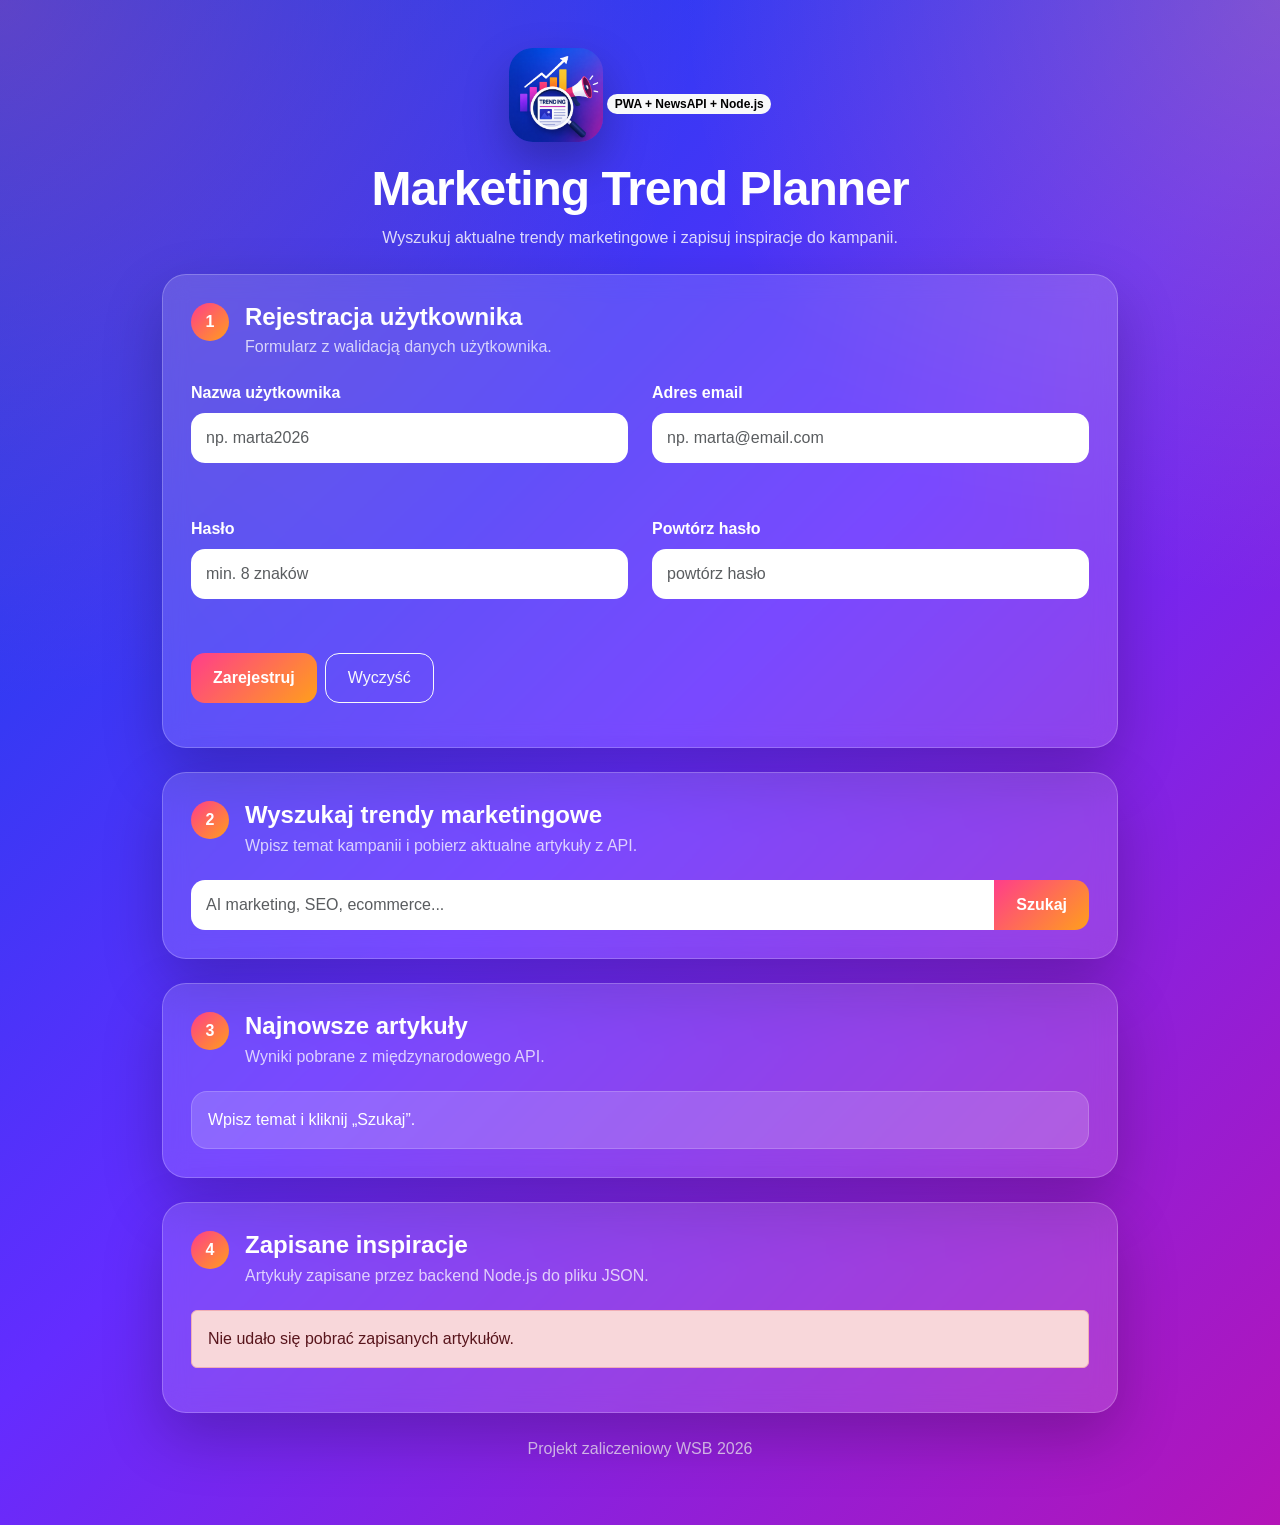
==== index.html @ 6fd170e2 "update z przeniesieniem plikow" ====
<!DOCTYPE html>
<html lang="pl">

<head>
    <meta charset="UTF-8">
    <meta name="viewport" content="width=device-width, initial-scale=1.0">
    <title>Marketing Trend Planner</title>

    <link href="https://cdn.jsdelivr.net/npm/bootstrap@5.3.7/dist/css/bootstrap.min.css" rel="stylesheet">
    <link rel="manifest" href="manifest.json">
    <link rel="stylesheet" href="style.css">

    <meta name="theme-color" content="#5b2cff">
</head>

<body>

    <div class="app-bg">

        <div class="container app-container py-5">

            <header class="app-header text-center mb-4">
                <img src="icon.png" alt="Marketing Trend Planner icon" class="app-icon">

                <p class="badge rounded-pill text-bg-light mb-3">
                    PWA + NewsAPI + Node.js
                </p>

                <h1>Marketing Trend Planner</h1>

                <p class="app-subtitle">
                    Wyszukuj aktualne trendy marketingowe i zapisuj inspiracje do kampanii.
                </p>
            </header>

            <main>

                <section class="glass-card mb-4">
                    <div class="section-title">
                        <span class="section-number">1</span>
                        <div>
                            <h2>Rejestracja użytkownika</h2>
                            <p>Formularz z walidacją danych użytkownika.</p>
                        </div>
                    </div>

                    <form id="registerForm">

                        <div class="row">

                            <div class="col-md-6 mb-3">
                                <label for="name" class="form-label">Nazwa użytkownika</label>
                                <input type="text" id="name" class="form-control" placeholder="np. marta2026">
                                <p class="err_mess text-danger small mt-1"></p>
                            </div>

                            <div class="col-md-6 mb-3">
                                <label for="email" class="form-label">Adres email</label>
                                <input type="email" id="email" class="form-control" placeholder="np. marta@email.com">
                                <p class="err_mess text-danger small mt-1"></p>
                            </div>

                            <div class="col-md-6 mb-3">
                                <label for="password1" class="form-label">Hasło</label>
                                <input type="password" id="password1" class="form-control" placeholder="min. 8 znaków">
                                <p class="err_mess text-danger small mt-1"></p>
                            </div>

                            <div class="col-md-6 mb-3">
                                <label for="password2" class="form-label">Powtórz hasło</label>
                                <input type="password" id="password2" class="form-control" placeholder="powtórz hasło">
                                <p class="err_mess text-danger small mt-1"></p>
                            </div>

                        </div>

                        <div class="d-flex gap-2 flex-wrap">
                            <button type="submit" id="registerBtn" class="btn btn-main">
                                Zarejestruj
                            </button>

                            <button type="reset" id="resetBtn" class="btn btn-outline-light">
                                Wyczyść
                            </button>
                        </div>

                        <div id="registerInfo" class="mt-3"></div>

                    </form>
                </section>

                <section class="glass-card mb-4">
                    <div class="section-title">
                        <span class="section-number">2</span>
                        <div>
                            <h2>Wyszukaj trendy marketingowe</h2>
                            <p>Wpisz temat kampanii i pobierz aktualne artykuły z API.</p>
                        </div>
                    </div>

                    <div class="input-group custom-search">
                        <input type="text" id="searchInput" class="form-control" placeholder="AI marketing, SEO, ecommerce...">
                        <button id="searchBtn" class="btn btn-main">Szukaj</button>
                    </div>
                </section>

                <section class="glass-card mb-4">
                    <div class="section-title">
                        <span class="section-number">3</span>
                        <div>
                            <h2>Najnowsze artykuły</h2>
                            <p>Wyniki pobrane z międzynarodowego API.</p>
                        </div>
                    </div>

                    <div id="newsBox">
                        <div class="app-alert">
                            Wpisz temat i kliknij „Szukaj”.
                        </div>
                    </div>
                </section>

                <section class="glass-card">
                    <div class="section-title">
                        <span class="section-number">4</span>
                        <div>
                            <h2>Zapisane inspiracje</h2>
                            <p>Artykuły zapisane przez backend Node.js do pliku JSON.</p>
                        </div>
                    </div>

                    <div id="savedBox">
                        <div class="app-alert">
                            Brak zapisanych artykułów.
                        </div>
                    </div>
                </section>

            </main>

            <footer class="text-center mt-4">
                <p>Projekt zaliczeniowy WSB 2026</p>
            </footer>

        </div>

    </div>

    <script src="script.js"></script>
</body>

</html>
---- style.css ----
:root {
    --blue: #0647e8;
    --purple: #642cff;
    --pink: #ff3d8b;
    --orange: #ff9f1c;
    --yellow: #ffd23f;
    --dark: #111827;
    --light: #ffffff;
}

* {
    box-sizing: border-box;
}

body {
    font-family: Arial, sans-serif;
    color: var(--light);
    min-height: 100vh;
}

.app-bg {
    min-height: 100vh;
    background:
        radial-gradient(circle at top left, rgba(255, 61, 139, 0.35), transparent 35%),
        radial-gradient(circle at top right, rgba(255, 210, 63, 0.22), transparent 30%),
        linear-gradient(135deg, var(--blue), var(--purple), #b414b8);
}

.app-container {
    max-width: 980px;
}

.app-header h1 {
    font-size: 48px;
    font-weight: 800;
    letter-spacing: -1px;
}

.app-subtitle {
    max-width: 620px;
    margin: 0 auto;
    color: rgba(255, 255, 255, 0.82);
}

.app-icon {
    width: 94px;
    height: 94px;
    border-radius: 24px;
    margin-bottom: 18px;
    box-shadow: 0 20px 45px rgba(0, 0, 0, 0.25);
}

.glass-card {
    background: rgba(255, 255, 255, 0.14);
    border: 1px solid rgba(255, 255, 255, 0.22);
    box-shadow: 0 24px 60px rgba(0, 0, 0, 0.22);
    backdrop-filter: blur(12px);
    border-radius: 24px;
    padding: 28px;
}

.section-title {
    display: flex;
    gap: 16px;
    align-items: flex-start;
    margin-bottom: 22px;
}

.section-title h2 {
    font-size: 24px;
    font-weight: 700;
    margin-bottom: 4px;
}

.section-title p {
    margin: 0;
    color: rgba(255, 255, 255, 0.75);
}

.section-number {
    width: 38px;
    height: 38px;
    min-width: 38px;
    border-radius: 50%;
    background: linear-gradient(135deg, var(--pink), var(--orange));
    color: white;
    display: flex;
    align-items: center;
    justify-content: center;
    font-weight: 700;
}

.form-label {
    font-weight: 600;
    color: white;
}

.form-control {
    border: none;
    border-radius: 14px;
    padding: 13px 15px;
}

.form-control:focus {
    box-shadow: 0 0 0 4px rgba(255, 61, 139, 0.28);
}

.btn-main {
    border: none;
    border-radius: 14px;
    padding: 12px 22px;
    font-weight: 700;
    color: white;
    background: linear-gradient(135deg, var(--pink), var(--orange));
}

.btn-main:hover {
    color: white;
    opacity: 0.92;
}

.btn-outline-light {
    border-radius: 14px;
    padding: 12px 22px;
}

.custom-search .form-control {
    border-radius: 14px 0 0 14px;
}

.custom-search .btn {
    border-radius: 0 14px 14px 0;
}

.app-alert {
    background: rgba(255, 255, 255, 0.16);
    border: 1px solid rgba(255, 255, 255, 0.18);
    color: white;
    border-radius: 16px;
    padding: 16px;
}

.article-card {
    background: rgba(255, 255, 255, 0.92);
    color: var(--dark);
    border-radius: 18px;
    padding: 20px;
    margin-bottom: 16px;
}

.article-card h3 {
    font-size: 20px;
    font-weight: 700;
}

.article-card p {
    color: #4b5563;
}

.article-date {
    font-size: 13px;
    color: #6b7280;
}

.err_mess {
    min-height: 18px;
    font-weight: 600;
}

footer {
    color: rgba(255, 255, 255, 0.72);
}

@media (max-width: 576px) {
    .app-header h1 {
        font-size: 34px;
    }

    .glass-card {
        padding: 20px;
        border-radius: 20px;
    }
}
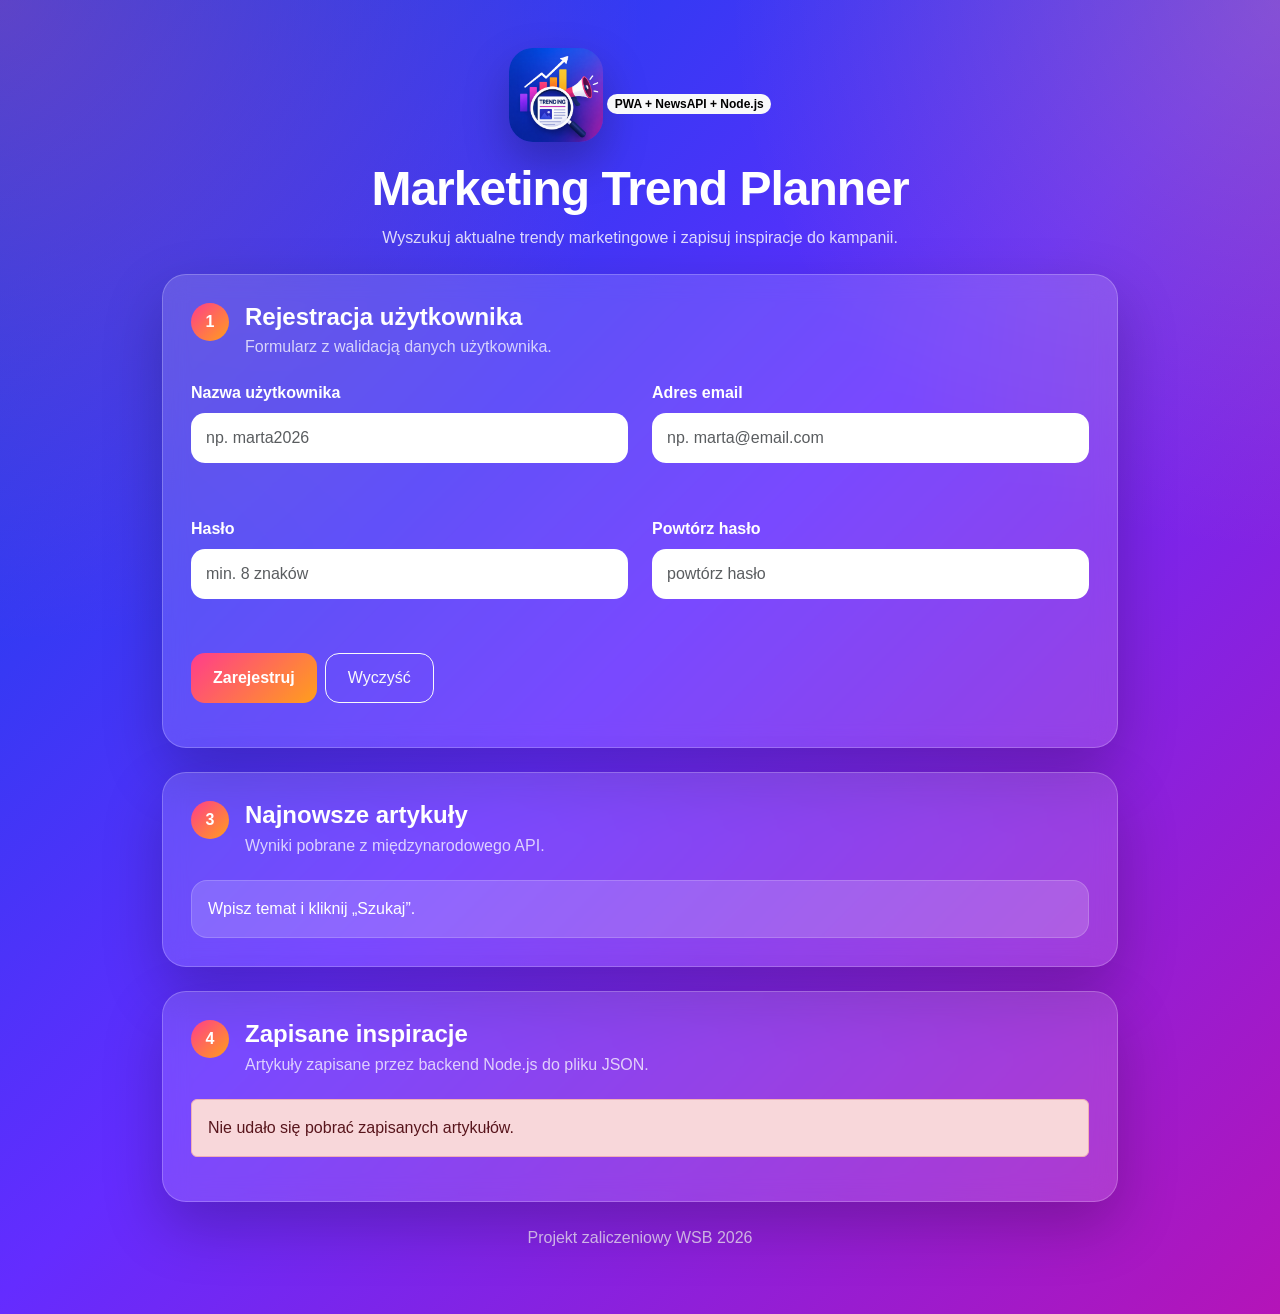
==== commit f2ff9c0f: "update z widocznoscia formularza" ====
--- a/index.html
+++ b/index.html
@@ -89,7 +89,7 @@
                     </form>
                 </section>
 
-                <section class="glass-card mb-4">
+              <section id="appSection" class="glass-card mb-4 d-none">
                     <div class="section-title">
                         <span class="section-number">2</span>
                         <div>
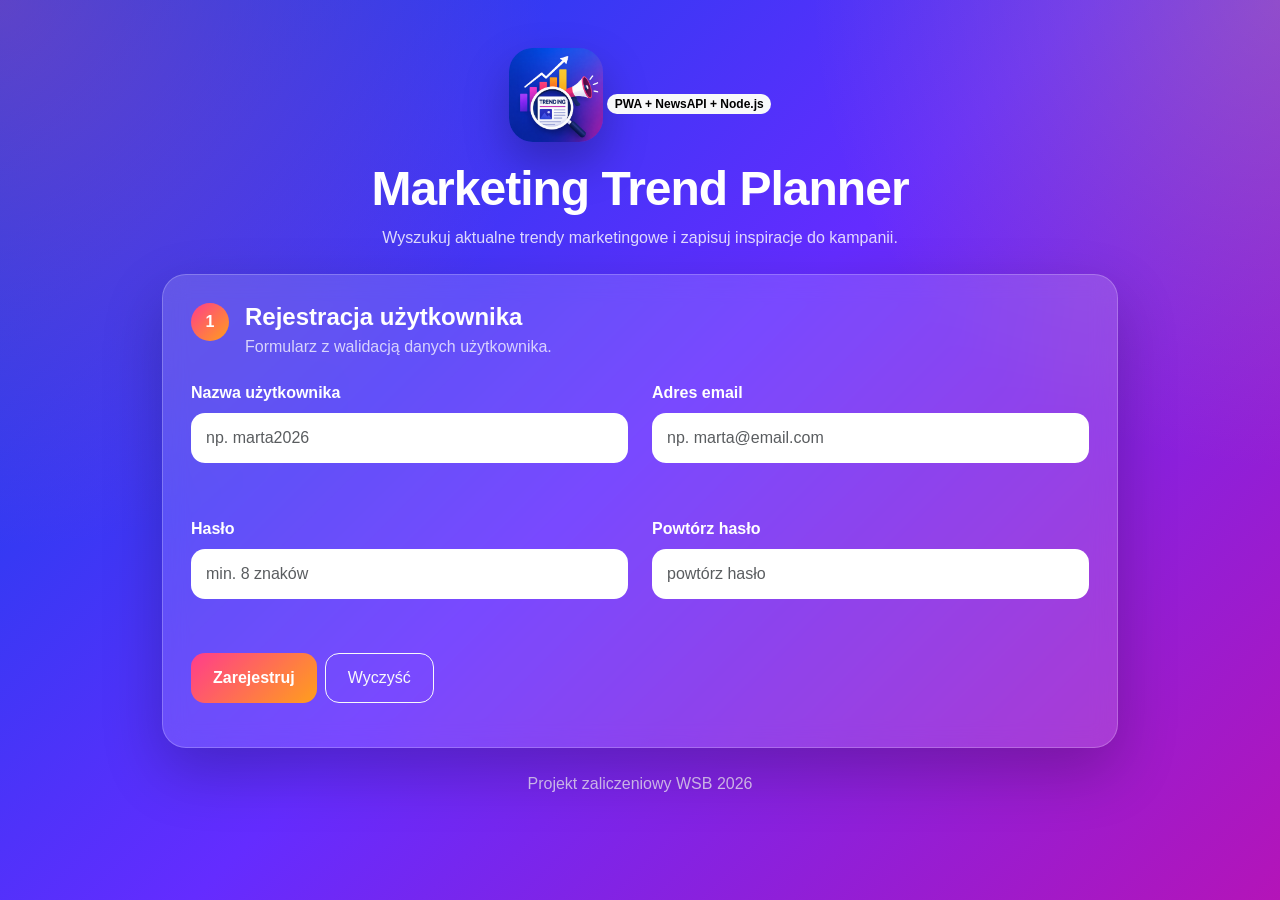
==== commit 2ed436a4: "update z widocznoscia formularza" ====
--- a/index.html
+++ b/index.html
@@ -104,7 +104,7 @@
                     </div>
                 </section>
 
-                <section class="glass-card mb-4">
+                <section id="newsSection" class="glass-card mb-4 d-none">
                     <div class="section-title">
                         <span class="section-number">3</span>
                         <div>
@@ -120,7 +120,7 @@
                     </div>
                 </section>
 
-                <section class="glass-card">
+                <section id="savedSection" class="glass-card d-none">
                     <div class="section-title">
                         <span class="section-number">4</span>
                         <div>
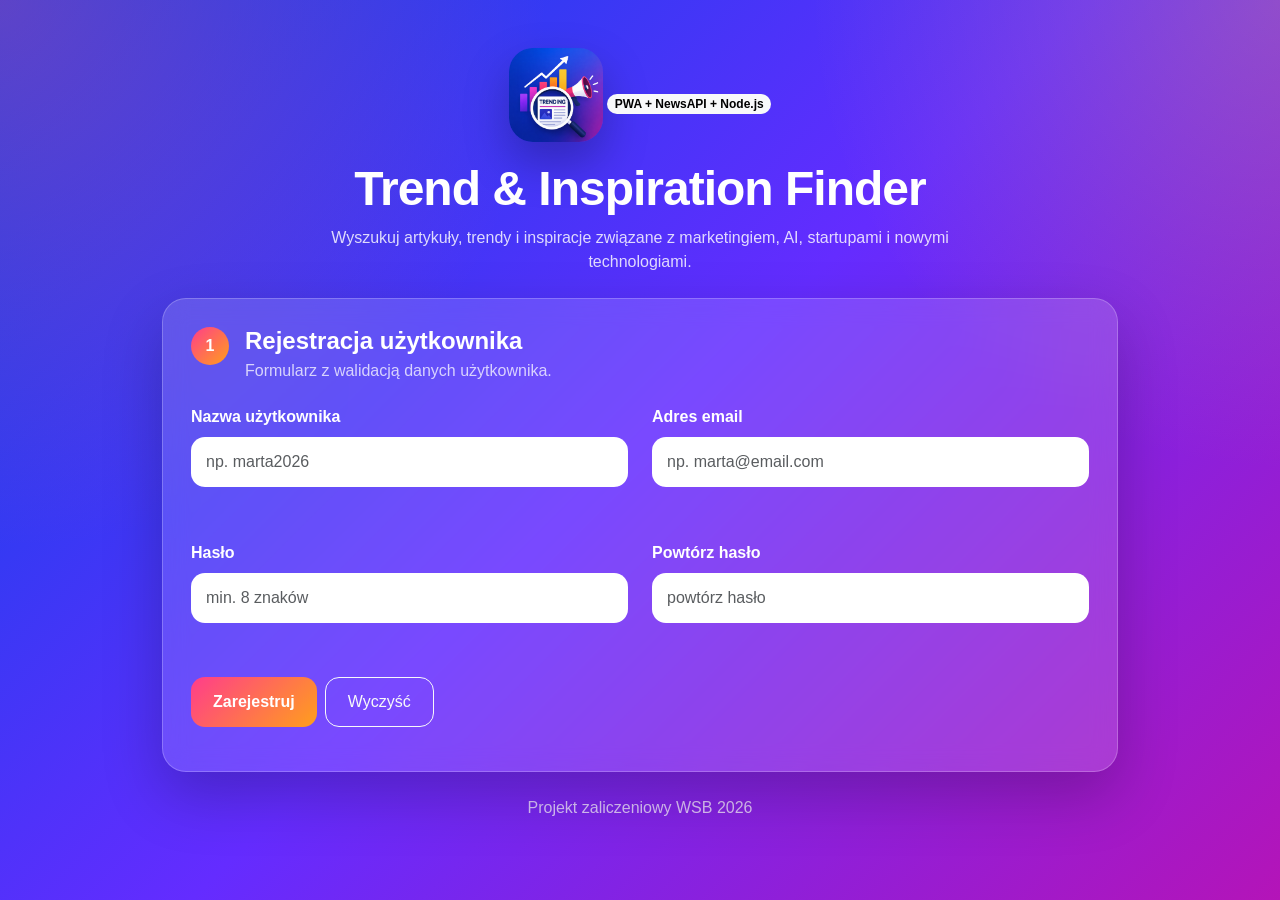
==== commit 107e0f22: "update nazw i styli" ====
--- a/index.html
+++ b/index.html
@@ -9,7 +9,8 @@
     <link href="https://cdn.jsdelivr.net/npm/bootstrap@5.3.7/dist/css/bootstrap.min.css" rel="stylesheet">
     <link rel="manifest" href="manifest.json">
     <link rel="stylesheet" href="style.css">
-
+    <link rel="icon" type="image/png" href="icon.png">
+    <link rel="apple-touch-icon" href="icon.png">
     <meta name="theme-color" content="#5b2cff">
 </head>
 
@@ -26,16 +27,17 @@
                     PWA + NewsAPI + Node.js
                 </p>
 
-                <h1>Marketing Trend Planner</h1>
+                <h1>Trend & Inspiration Finder</h1>
 
                 <p class="app-subtitle">
-                    Wyszukuj aktualne trendy marketingowe i zapisuj inspiracje do kampanii.
+                    Wyszukuj artykuły, trendy i inspiracje związane z marketingiem,
+                    AI, startupami i nowymi technologiami.
                 </p>
             </header>
 
             <main>
 
-                <section class="glass-card mb-4">
+                <section id="registerSection" class="glass-card mb-4">
                     <div class="section-title">
                         <span class="section-number">1</span>
                         <div>
@@ -51,25 +53,25 @@
                             <div class="col-md-6 mb-3">
                                 <label for="name" class="form-label">Nazwa użytkownika</label>
                                 <input type="text" id="name" class="form-control" placeholder="np. marta2026">
-                                <p class="err_mess text-danger small mt-1"></p>
+                                <p class="err_mess  small mt-1"></p>
                             </div>
 
                             <div class="col-md-6 mb-3">
                                 <label for="email" class="form-label">Adres email</label>
                                 <input type="email" id="email" class="form-control" placeholder="np. marta@email.com">
-                                <p class="err_mess text-danger small mt-1"></p>
+                                <p class="err_mess  small mt-1"></p>
                             </div>
 
                             <div class="col-md-6 mb-3">
                                 <label for="password1" class="form-label">Hasło</label>
                                 <input type="password" id="password1" class="form-control" placeholder="min. 8 znaków">
-                                <p class="err_mess text-danger small mt-1"></p>
+                                <p class="err_mess  small mt-1"></p>
                             </div>
 
                             <div class="col-md-6 mb-3">
                                 <label for="password2" class="form-label">Powtórz hasło</label>
                                 <input type="password" id="password2" class="form-control" placeholder="powtórz hasło">
-                                <p class="err_mess text-danger small mt-1"></p>
+                                <p class="err_mess  small mt-1"></p>
                             </div>
 
                         </div>
@@ -89,17 +91,17 @@
                     </form>
                 </section>
 
-              <section id="appSection" class="glass-card mb-4 d-none">
+                <section id="appSection" class="glass-card mb-4 d-none">
                     <div class="section-title">
                         <span class="section-number">2</span>
                         <div>
-                            <h2>Wyszukaj trendy marketingowe</h2>
+                            <h2>Wyszukaj inspiracje</h2>
                             <p>Wpisz temat kampanii i pobierz aktualne artykuły z API.</p>
                         </div>
                     </div>
 
                     <div class="input-group custom-search">
-                        <input type="text" id="searchInput" class="form-control" placeholder="AI marketing, SEO, ecommerce...">
+                        <input type="text" id="searchInput" class="form-control" placeholder="marketing, AI, startup, social media...">
                         <button id="searchBtn" class="btn btn-main">Szukaj</button>
                     </div>
                 </section>
@@ -109,7 +111,7 @@
                         <span class="section-number">3</span>
                         <div>
                             <h2>Najnowsze artykuły</h2>
-                            <p>Wyniki pobrane z międzynarodowego API.</p>
+                            <p>Wyniki pobrane z międzynarodowego API Hacker News.</p>
                         </div>
                     </div>
 
--- a/style.css
+++ b/style.css
@@ -89,6 +89,27 @@
     justify-content: center;
     font-weight: 700;
 }
+.register-hide {
+    opacity: 0;
+    transform: translateY(-30px);
+    transition: all 0.5s ease;
+}
+
+.section-show {
+    animation: sectionShow 0.7s ease forwards;
+}
+
+@keyframes sectionShow {
+    from {
+        opacity: 0;
+        transform: translateY(25px);
+    }
+
+    to {
+        opacity: 1;
+        transform: translateY(0);
+    }
+}
 
 .form-label {
     font-weight: 600;
@@ -161,10 +182,36 @@
     font-size: 13px;
     color: #6b7280;
 }
-
+.alert-danger {
+    background: linear-gradient(
+        135deg,
+        rgba(255, 61, 139, 0.25),
+        rgba(255, 159, 28, 0.25)
+    );
+    border: 1px solid rgba(255,255,255,0.2);
+    color: white;
+}
+
+.alert-success {
+    background: linear-gradient(
+        135deg,
+        rgba(6, 71, 232, 0.35),
+        rgba(100, 44, 255, 0.35)
+    );
+    border: 1px solid rgba(255,255,255,0.2);
+    color: white;
+}
 .err_mess {
-    min-height: 18px;
-    font-weight: 600;
+        min-height: 18px;
+    color: #ff9f1c;
+    font-weight: 700;
+    margin-top: 8px;
+    text-shadow: 0 0 10px rgba(255, 159, 28, 0.4);
+}
+
+.input-error {
+    border: 3px solid #ff9f1c !important;
+    box-shadow: 0 0 15px rgba(255, 159, 28, 0.35);
 }
 
 footer {
@@ -180,4 +227,4 @@
         padding: 20px;
         border-radius: 20px;
     }
-}+}
